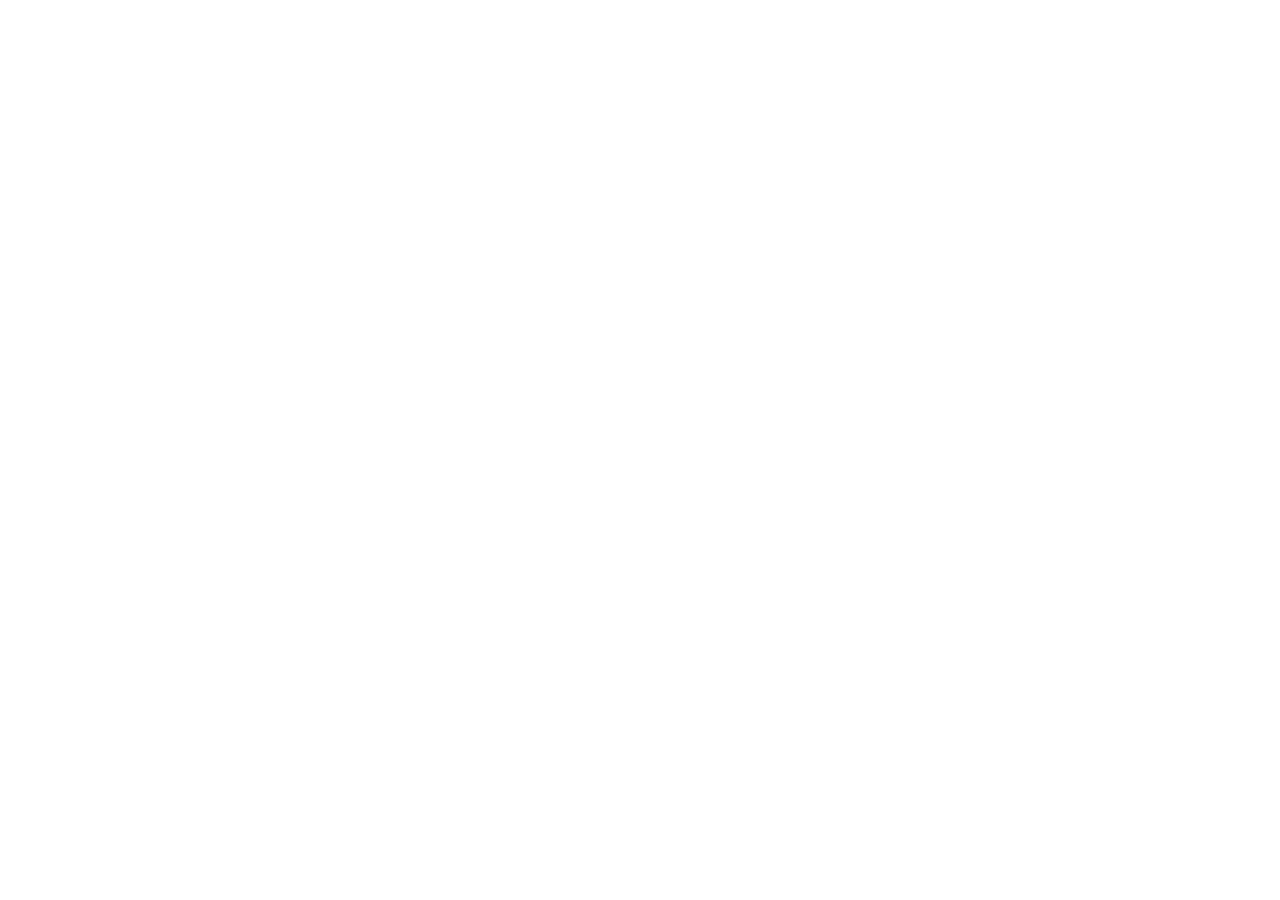
==== index.html @ c6fb0d78 "Project init" ====
<!DOCTYPE html>
<html lang="en">
<head>
    <meta charset="UTF-8">
    <meta name="viewport" content="width=device-width, initial-scale=1.0">
    <title>Who Am I?</title>
</head>
<body>
    
</body>
</html>
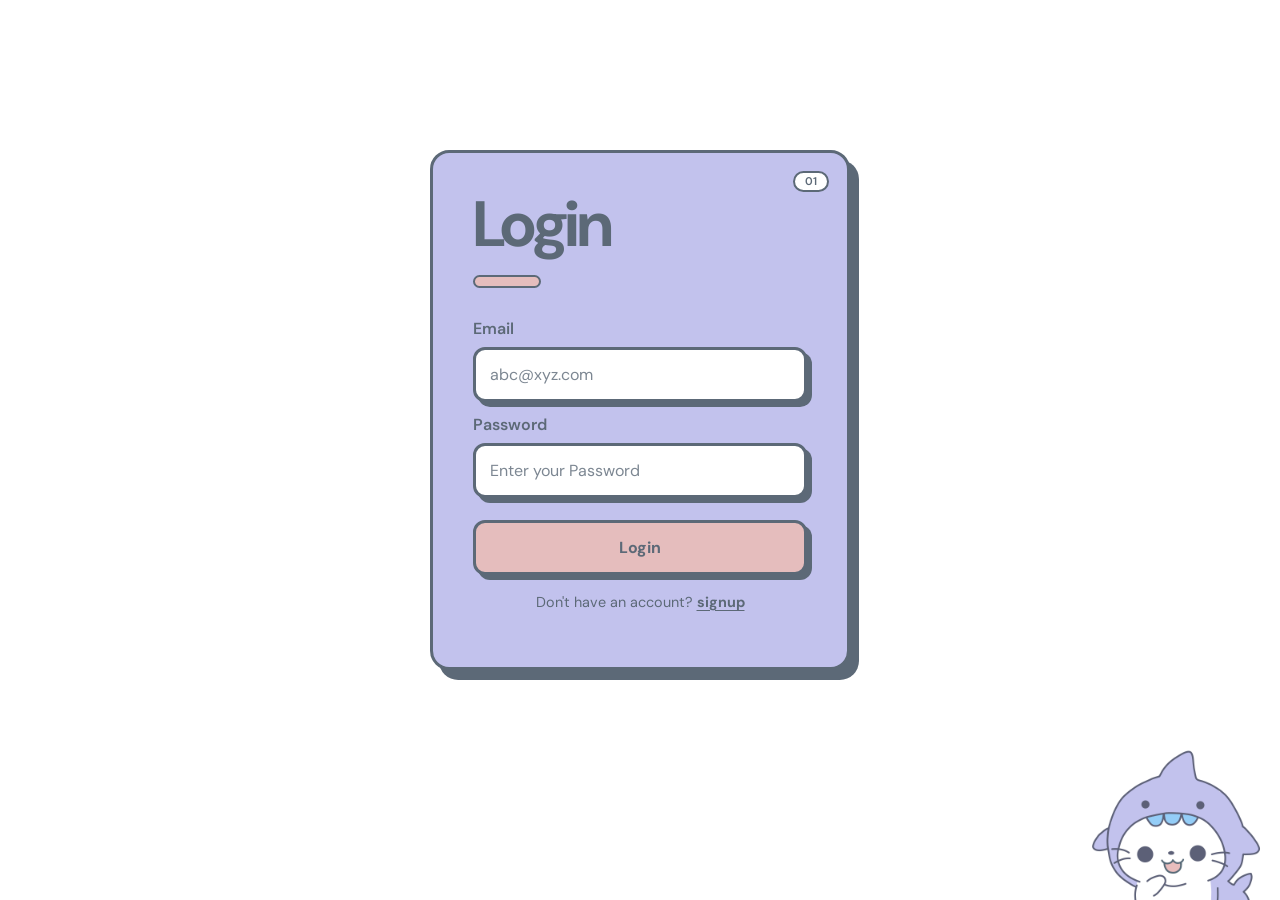
==== commit 35136502: "feat : Auth and Dragging of the Grave implemented ( Dragging of the Grave was implemented by AI )" ====
--- a/index.html
+++ b/index.html
@@ -1,11 +1,38 @@
 <!DOCTYPE html>
 <html lang="en">
+
 <head>
     <meta charset="UTF-8">
     <meta name="viewport" content="width=device-width, initial-scale=1.0">
+    <link rel="preconnect" href="https://fonts.googleapis.com">
+    <link rel="preconnect" href="https://fonts.gstatic.com" crossorigin>
+    <link
+        href="https://fonts.googleapis.com/css2?family=Birthstone&family=DM+Sans:ital,opsz,wght@0,9..40,100..1000;1,9..40,100..1000&display=swap"
+        rel="stylesheet">
+    <link rel="stylesheet" href="css/main.css">
     <title>Who Am I?</title>
+    <script>
+        if (localStorage.getItem("cemetery_auth") !== "true") {
+            window.location.href = "pages/login_signup/auth.html";
+        }
+    </script>
 </head>
+
 <body>
-    
+    <nav class="nav">
+        <button id="logoutBtn">Logout</button>
+    </nav>
+
+
+    <script>
+        const logoutBtn = document.getElementById("logoutBtn");
+        if (logoutBtn) {
+            logoutBtn.addEventListener("click", () => {
+                localStorage.removeItem("cemetery_auth");
+                window.location.href = "pages/login_signup/auth.html";
+            });
+        }
+    </script>
 </body>
+
 </html>
--- a/css/main.css
+++ b/css/main.css
@@ -0,0 +1,49 @@
+* {
+    box-sizing: border-box;
+    padding: 0;
+    margin: 0;
+}
+
+:root {
+    --cotton-rose: #E5BDBD;
+    --sky-blue: #94CDF7;
+    --periwinkle: #C2C2ED;
+    --blue-slate: #5C6977;
+    --white: #FFFFFF;
+}
+
+body {
+    background-color: var(--periwinkle);
+    color: var(--blue-slate);
+    font-family: "DM Sans", sans-serif;
+    min-height: 100vh;
+}
+
+.nav {
+    height: 4.2rem;
+    display: flex;
+    justify-content: space-between;
+    align-items: center;
+    padding: 0 2rem;
+    background-color: var(--sky-blue);
+    border-bottom: 4px solid var(--blue-slate);
+}
+
+.nav h1 {
+    font-family: "Birthstone", cursive;
+    letter-spacing: 0.1rem;
+    font-size: 2.2rem;
+}
+
+#logoutBtn {
+    width: 85px;
+    height: 32px;
+    cursor: pointer;
+    font-weight: 700;
+    border-radius: 0.45rem;
+    color: var(--blue-slate);
+    background-color: var(--cotton-rose);
+    border: 3px solid var(--blue-slate);
+    box-shadow: 3px 3px 0 var(--blue-slate);
+    font-family: inherit;
+}
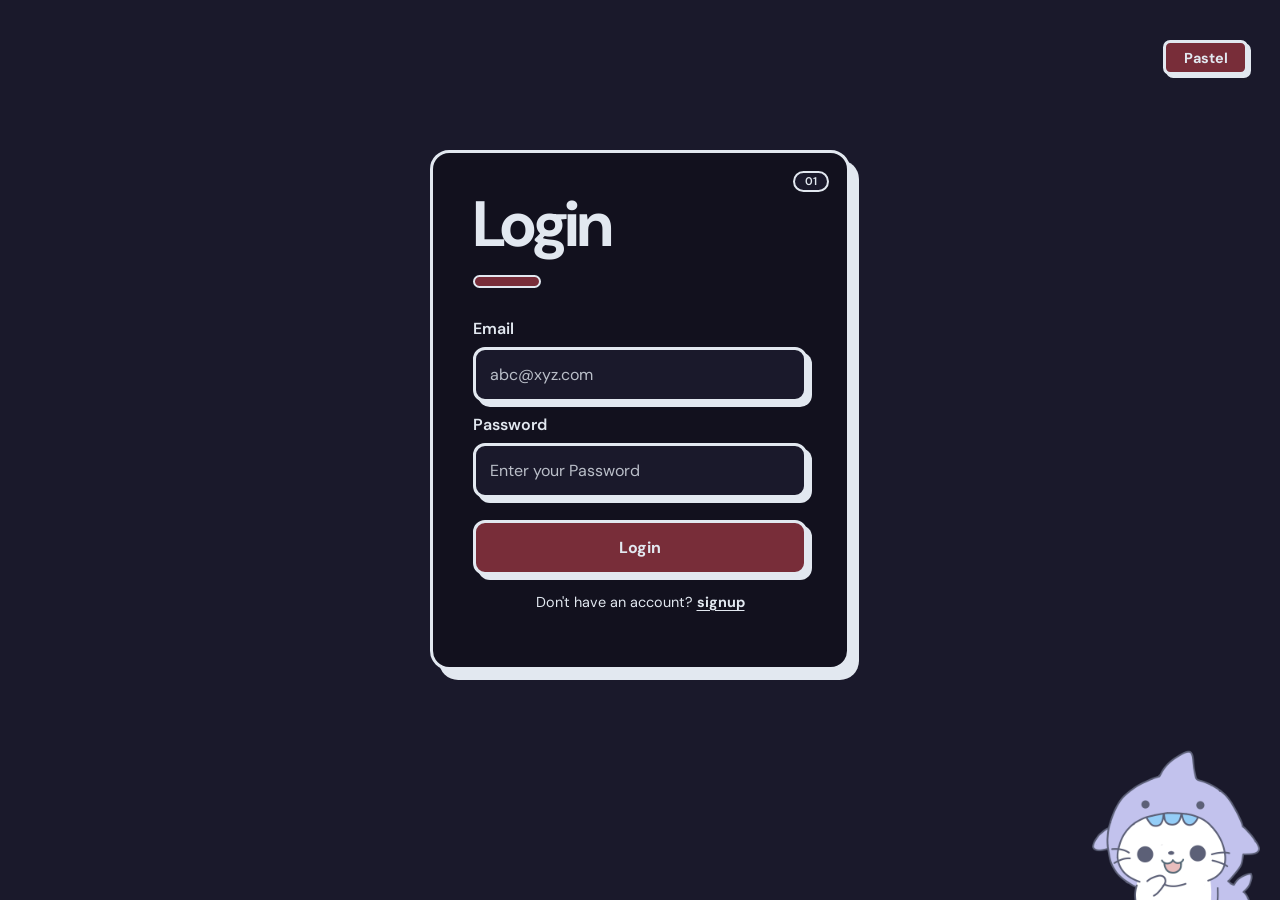
==== commit bcb30d58: "Dark theme Update" ====
--- a/index.html
+++ b/index.html
@@ -12,6 +12,7 @@
     <link rel="stylesheet" href="css/main.css">
     <title>Who Am I?</title>
     <script>
+        document.documentElement.setAttribute("data-theme", localStorage.getItem("theme") || "dark");
         if (localStorage.getItem("cemetery_auth") !== "true") {
             window.location.href = "pages/login_signup/auth.html";
         }
@@ -20,9 +21,28 @@
 
 <body>
     <nav class="nav">
+        <button id="themeToggle" type="button">Theme</button>
         <button id="logoutBtn">Logout</button>
     </nav>
 
+    <div class="main">
+        <div class="cards-grid">
+            <div class="card-container" id="grave-card">
+                <div class="upper-container">
+                    <div class="image-container">
+                        <img src="assets/img/grave.png" alt="Grave">
+                    </div>
+                </div>
+                <div class="lower-container">
+                    <span class="field-tag">MEMORIAL</span>
+                    <h3>Digital Cemetery</h3>
+                    <h4>Rest In Pixels</h4>
+                    <p>Leave tributes, view resting places, and preserve internet memories in peace.</p>
+                    <a href="pages/digital_cementry/grave.html" class="card-btn">Enter Gates</a>
+                </div>
+            </div>
+        </div>
+    </div>
 
     <script>
         const logoutBtn = document.getElementById("logoutBtn");
@@ -32,6 +52,25 @@
                 window.location.href = "pages/login_signup/auth.html";
             });
         }
+
+        const themeToggle = document.getElementById("themeToggle");
+        function applyTheme(theme) {
+            document.documentElement.setAttribute("data-theme", theme);
+            localStorage.setItem("theme", theme);
+            if (themeToggle) {
+                themeToggle.textContent = theme === "dark" ? "Pastel" : "Dark";
+            }
+        }
+
+        const savedTheme = localStorage.getItem("theme") || "dark";
+        applyTheme(savedTheme);
+
+        if (themeToggle) {
+            themeToggle.addEventListener("click", () => {
+                const nextTheme = document.documentElement.getAttribute("data-theme") === "dark" ? "pastel" : "dark";
+                applyTheme(nextTheme);
+            });
+        }
     </script>
 </body>
 
--- a/css/main.css
+++ b/css/main.css
@@ -12,11 +12,21 @@
     --white: #FFFFFF;
 }
 
+[data-theme="dark"] {
+    --cotton-rose: #782D39;
+    --sky-blue: #1E2333;
+    --periwinkle: #12111E;
+    --blue-slate: #E2E8F0;
+    --white: #1A192B;
+}
+
 body {
     background-color: var(--periwinkle);
     color: var(--blue-slate);
     font-family: "DM Sans", sans-serif;
     min-height: 100vh;
+    display: flex;
+    flex-direction: column;
 }
 
 .nav {
@@ -27,15 +37,11 @@
     padding: 0 2rem;
     background-color: var(--sky-blue);
     border-bottom: 4px solid var(--blue-slate);
+    flex-shrink: 0;
 }
 
-.nav h1 {
-    font-family: "Birthstone", cursive;
-    letter-spacing: 0.1rem;
-    font-size: 2.2rem;
-}
-
-#logoutBtn {
+#logoutBtn,
+#themeToggle {
     width: 85px;
     height: 32px;
     cursor: pointer;
@@ -46,4 +52,120 @@
     border: 3px solid var(--blue-slate);
     box-shadow: 3px 3px 0 var(--blue-slate);
     font-family: inherit;
+}
+
+.main {
+    flex: 1;
+    padding: 2rem 1rem;
+    display: flex;
+    justify-content: center;
+    align-items: flex-start;
+}
+
+.cards-grid {
+    width: 100%;
+    max-width: 1400px;
+    display: grid;
+    grid-template-columns: repeat(4, 2fr);
+    gap: 2rem;
+}
+
+.card-container {
+    width: 100%;
+    background-color: var(--white);
+    border: 4px solid var(--blue-slate);
+    box-shadow: 8px 8px 0 var(--blue-slate);
+    border-radius: 0.5rem;
+}
+
+.upper-container {
+    height: 100px;
+    background-color: var(--sky-blue);
+    border-bottom: 2px solid var(--blue-slate);
+    display: flex;
+    justify-content: center;
+    align-items: flex-end;
+}
+
+.image-container {
+    width: 100px;
+    height: 100px;
+    background: var(--white);
+    border: 2px solid var(--blue-slate);
+    transform: translateY(50%);
+    display: flex;
+    justify-content: center;
+    align-items: center;
+    overflow: hidden;
+}
+
+.image-container img {
+    width: 90px;
+    height: 90px;
+    object-fit: cover;
+    border: 1px solid var(--blue-slate);
+    background: var(--cotton-rose);
+}
+
+.lower-container {
+    padding: 60px 20px 25px;
+    text-align: center;
+}
+
+.field-tag {
+    display: inline-block;
+    background: var(--cotton-rose);
+    color: var(--blue-slate);
+    padding: 3px 8px;
+    font-size: 11px;
+    font-weight: 700;
+    text-transform: uppercase;
+    border: 1.5px solid var(--blue-slate);
+    margin-bottom: 8px;
+    letter-spacing: 0.5px;
+}
+
+.lower-container h3 {
+    margin: 0;
+    font-size: 20px;
+    font-weight: 700;
+    color: var(--blue-slate);
+    text-transform: uppercase;
+    letter-spacing: 1px;
+}
+
+.lower-container h4 {
+    margin: 5px 0 14px;
+    font-size: 13px;
+    color: var(--blue-slate);
+    font-weight: 500;
+    border-bottom: 1.5px dashed var(--blue-slate);
+    padding-bottom: 8px;
+    opacity: 0.85;
+}
+
+.lower-container p {
+    font-size: 13.5px;
+    color: var(--blue-slate);
+    border: 1.5px dashed var(--blue-slate);
+    padding: 12px;
+    background: var(--periwinkle);
+    margin-bottom: 18px;
+    min-height: 90px;
+    line-height: 1.45;
+}
+
+.card-btn {
+    display: inline-block;
+    width: 100%;
+    padding: 10px 16px;
+    background-color: var(--cotton-rose);
+    color: var(--blue-slate);
+    text-decoration: none;
+    font-weight: 700;
+    font-size: 0.85rem;
+    text-transform: uppercase;
+    border: 2px solid var(--blue-slate);
+    box-shadow: 4px 4px 0 var(--blue-slate);
+    cursor: pointer;
 }
